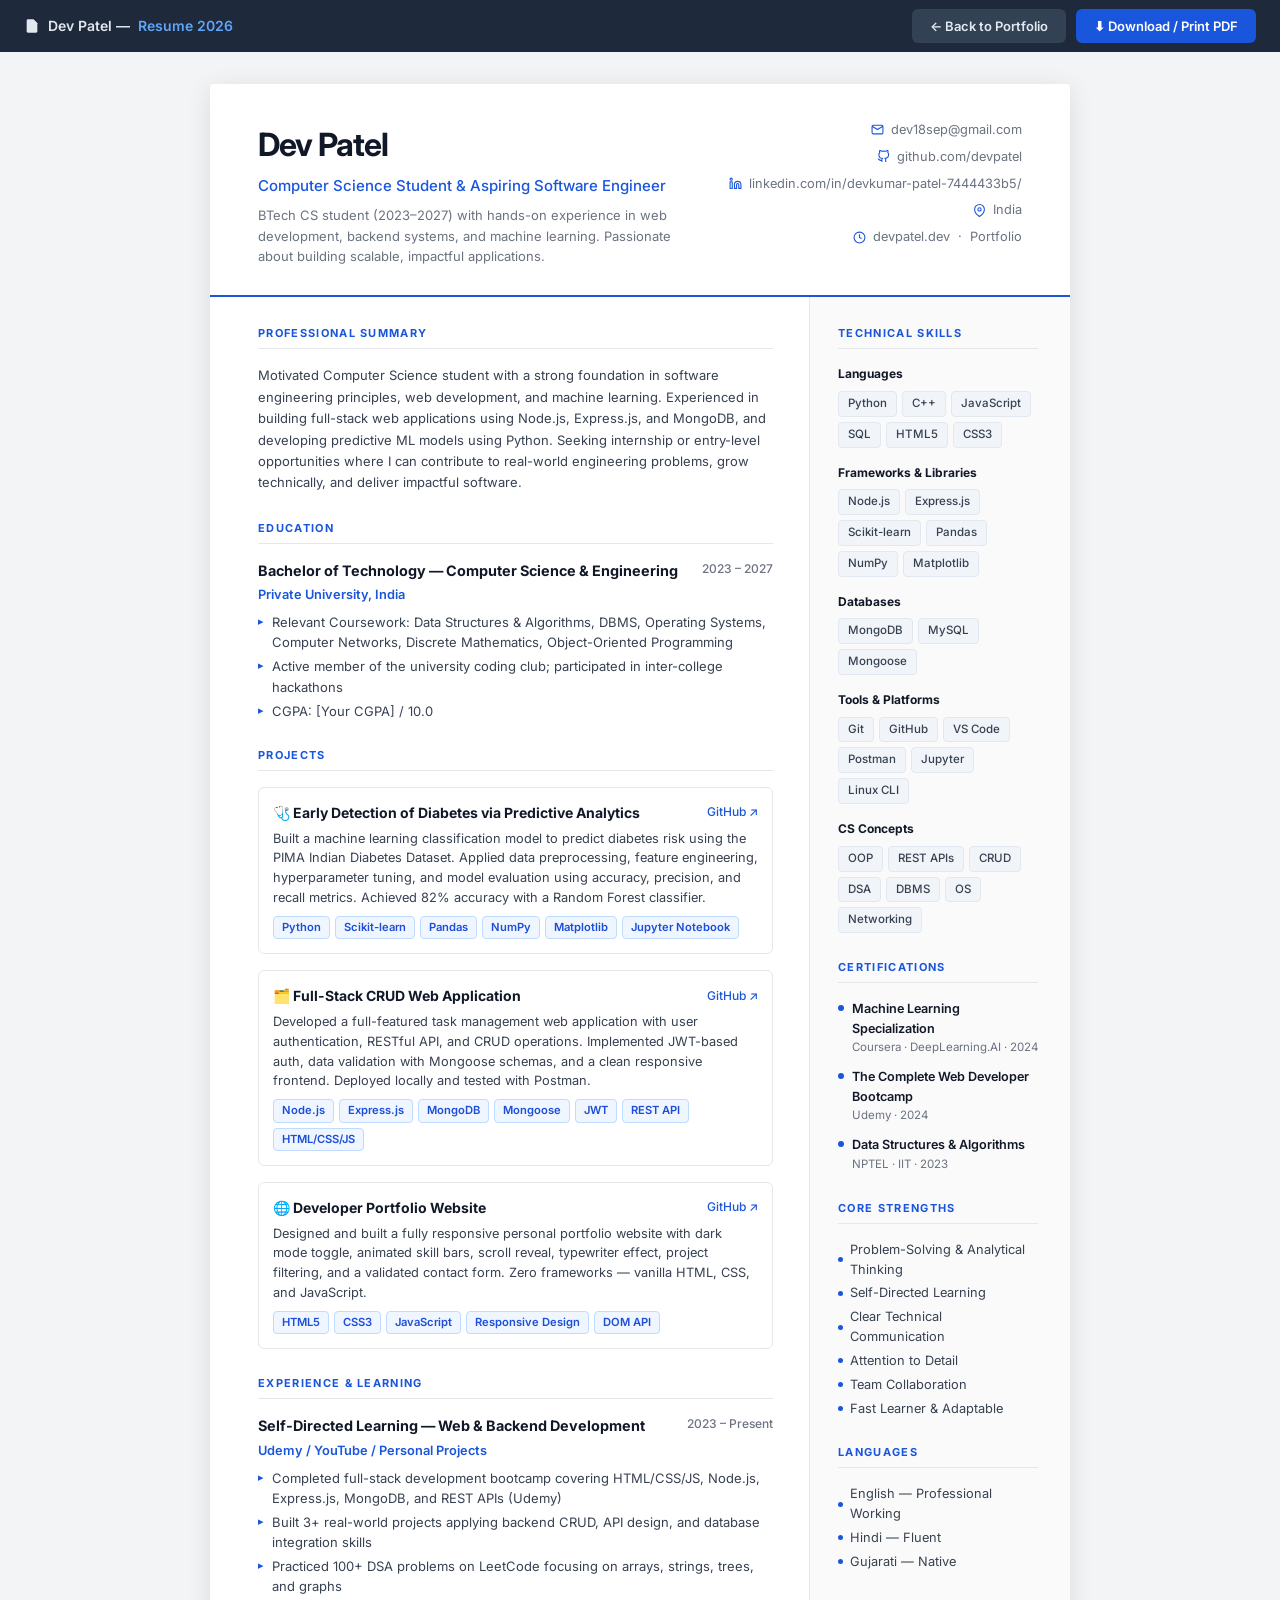
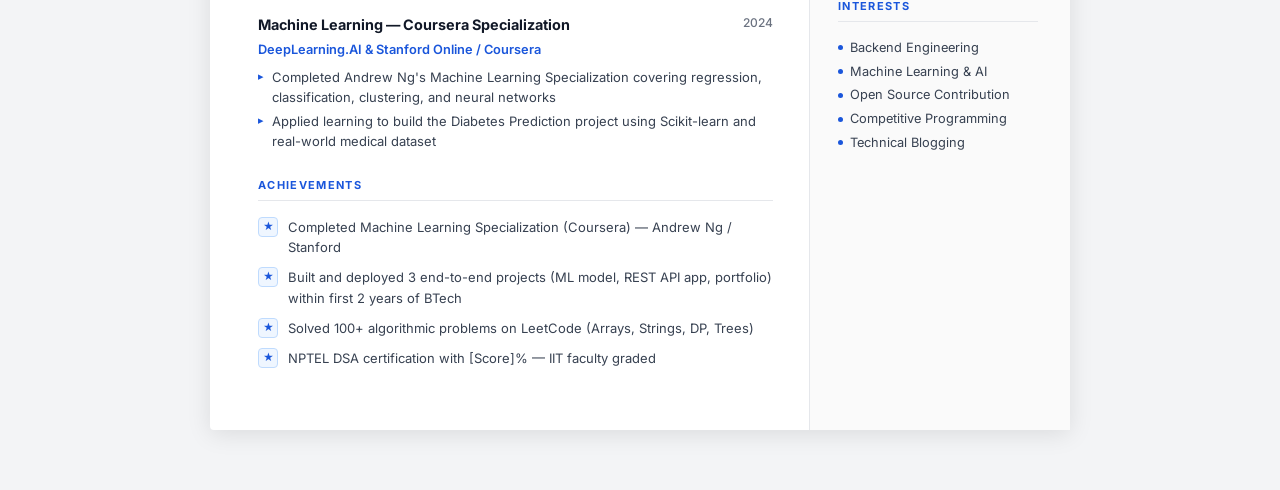
==== resume.html @ fe588bd3 "Module 01 Updated" ====
<!DOCTYPE html>
<html lang="en">

<head>
    <meta charset="UTF-8" />
    <meta name="viewport" content="width=device-width, initial-scale=1.0" />
    <title>Dev Patel — Resume</title>
    <link rel="preconnect" href="https://fonts.googleapis.com" />
    <link href="https://fonts.googleapis.com/css2?family=Inter:wght@300;400;500;600;700&display=swap"
        rel="stylesheet" />
    <style>
        /* ================================
       RESUME — Dev Patel
       ATS-friendly + print-ready
    ================================ */
        *,
        *::before,
        *::after {
            box-sizing: border-box;
            margin: 0;
            padding: 0;
        }

        :root {
            --accent: #1a56db;
            --text: #111827;
            --muted: #6b7280;
            --border: #e5e7eb;
            --bg: #ffffff;
            --tag-bg: #eff6ff;
            --tag-color: #1d4ed8;
        }

        body {
            font-family: 'Inter', -apple-system, BlinkMacSystemFont, sans-serif;
            background: #f3f4f6;
            color: var(--text);
            font-size: 14px;
            line-height: 1.55;
        }

        /* ================================
       SCREEN TOOLBAR (hidden on print)
    ================================ */
        .toolbar {
            position: fixed;
            top: 0;
            left: 0;
            right: 0;
            height: 52px;
            background: #1e293b;
            display: flex;
            align-items: center;
            justify-content: space-between;
            padding: 0 24px;
            z-index: 100;
            gap: 12px;
        }

        .toolbar-brand {
            color: #e2e8f0;
            font-size: 0.875rem;
            font-weight: 600;
            display: flex;
            align-items: center;
            gap: 8px;
        }

        .toolbar-brand span {
            color: #60a5fa;
        }

        .toolbar-actions {
            display: flex;
            gap: 10px;
        }

        .btn-print,
        .btn-back {
            display: inline-flex;
            align-items: center;
            gap: 7px;
            padding: 7px 18px;
            border-radius: 6px;
            font-size: 0.8125rem;
            font-weight: 600;
            cursor: pointer;
            border: none;
            font-family: inherit;
            text-decoration: none;
            transition: all 0.15s ease;
        }

        .btn-print {
            background: var(--accent);
            color: #fff;
        }

        .btn-print:hover {
            background: #1e40af;
        }

        .btn-back {
            background: #334155;
            color: #e2e8f0;
        }

        .btn-back:hover {
            background: #475569;
        }

        /* ================================
       PAGE WRAPPER
    ================================ */
        .page-wrapper {
            margin-top: 52px;
            padding: 32px 20px 60px;
            display: flex;
            justify-content: center;
        }

        /* ================================
       RESUME PAPER
    ================================ */
        .resume {
            width: 100%;
            max-width: 860px;
            background: var(--bg);
            box-shadow: 0 4px 24px rgba(0, 0, 0, 0.1);
            border-radius: 4px;
        }

        /* ================================
       HEADER
    ================================ */
        .resume-header {
            padding: 36px 48px 28px;
            border-bottom: 2px solid var(--accent);
            display: flex;
            align-items: flex-start;
            justify-content: space-between;
            gap: 24px;
        }

        .header-left h1 {
            font-size: 2rem;
            font-weight: 700;
            letter-spacing: -0.03em;
            color: var(--text);
            margin-bottom: 4px;
        }

        .header-left .headline {
            font-size: 0.9375rem;
            font-weight: 500;
            color: var(--accent);
            margin-bottom: 8px;
        }

        .header-left .tagline {
            font-size: 0.8125rem;
            color: var(--muted);
            max-width: 420px;
            line-height: 1.6;
        }

        .header-right {
            display: flex;
            flex-direction: column;
            gap: 7px;
            align-items: flex-end;
            flex-shrink: 0;
            min-width: 210px;
        }

        .contact-item {
            display: flex;
            align-items: center;
            gap: 7px;
            font-size: 0.8rem;
            color: var(--muted);
        }

        .contact-item svg {
            width: 13px;
            height: 13px;
            flex-shrink: 0;
            color: var(--accent);
        }

        .contact-item a {
            color: var(--muted);
            text-decoration: none;
        }

        .contact-item a:hover {
            color: var(--accent);
            text-decoration: underline;
        }

        /* ================================
       BODY
    ================================ */
        .resume-body {
            display: grid;
            grid-template-columns: 1fr 260px;
            gap: 0;
        }

        /* ================================
       MAIN COLUMN (LEFT)
    ================================ */
        .main-col {
            padding: 28px 36px 36px 48px;
            border-right: 1px solid var(--border);
        }

        /* ================================
       SIDE COLUMN (RIGHT)
    ================================ */
        .side-col {
            padding: 28px 32px 36px 28px;
            background: #fafafa;
        }

        /* ================================
       SECTIONS
    ================================ */
        .section {
            margin-bottom: 26px;
        }

        .section-title {
            font-size: 0.6875rem;
            font-weight: 700;
            letter-spacing: 0.12em;
            text-transform: uppercase;
            color: var(--accent);
            border-bottom: 1.5px solid var(--border);
            padding-bottom: 6px;
            margin-bottom: 16px;
        }

        /* ================================
       EXPERIENCE ENTRY
    ================================ */
        .entry {
            margin-bottom: 18px;
        }

        .entry:last-child {
            margin-bottom: 0;
        }

        .entry-header {
            display: flex;
            align-items: flex-start;
            justify-content: space-between;
            gap: 12px;
            margin-bottom: 3px;
        }

        .entry-title {
            font-size: 0.9rem;
            font-weight: 700;
            color: var(--text);
        }

        .entry-date {
            font-size: 0.75rem;
            color: var(--muted);
            white-space: nowrap;
            flex-shrink: 0;
            font-weight: 500;
        }

        .entry-org {
            font-size: 0.8rem;
            color: var(--accent);
            font-weight: 600;
            margin-bottom: 7px;
        }

        .entry-desc {
            list-style: none;
            display: flex;
            flex-direction: column;
            gap: 4px;
        }

        .entry-desc li {
            font-size: 0.8125rem;
            color: #374151;
            padding-left: 14px;
            position: relative;
            line-height: 1.55;
        }

        .entry-desc li::before {
            content: '▸';
            position: absolute;
            left: 0;
            color: var(--accent);
            font-size: 0.7rem;
            top: 1px;
        }

        /* ================================
       PROJECT ENTRY
    ================================ */
        .project-entry {
            margin-bottom: 16px;
            padding: 14px;
            border: 1px solid var(--border);
            border-radius: 6px;
            transition: border-color 0.15s;
        }

        .project-entry:hover {
            border-color: #c7d7f5;
        }

        .project-entry:last-child {
            margin-bottom: 0;
        }

        .project-header {
            display: flex;
            align-items: center;
            justify-content: space-between;
            gap: 8px;
            margin-bottom: 5px;
        }

        .project-name {
            font-size: 0.875rem;
            font-weight: 700;
            color: var(--text);
        }

        .project-link {
            font-size: 0.75rem;
            color: var(--accent);
            text-decoration: none;
            font-weight: 500;
        }

        .project-link:hover {
            text-decoration: underline;
        }

        .project-desc {
            font-size: 0.8rem;
            color: #374151;
            margin-bottom: 8px;
            line-height: 1.55;
        }

        .project-tech {
            display: flex;
            flex-wrap: wrap;
            gap: 5px;
        }

        .tech-tag {
            display: inline-block;
            padding: 2px 8px;
            background: var(--tag-bg);
            color: var(--tag-color);
            border: 1px solid #bfdbfe;
            border-radius: 4px;
            font-size: 0.7rem;
            font-weight: 600;
        }

        /* ================================
       SKILLS (Side)
    ================================ */
        .skill-group {
            margin-bottom: 16px;
        }

        .skill-group:last-child {
            margin-bottom: 0;
        }

        .skill-group-title {
            font-size: 0.75rem;
            font-weight: 700;
            color: var(--text);
            margin-bottom: 7px;
        }

        .skill-tags {
            display: flex;
            flex-wrap: wrap;
            gap: 5px;
        }

        .skill-pill {
            display: inline-block;
            padding: 3px 9px;
            background: #f1f5f9;
            border: 1px solid #e2e8f0;
            border-radius: 4px;
            font-size: 0.72rem;
            font-weight: 500;
            color: #374151;
        }

        /* ================================
       EDUCATION (Side)
    ================================ */
        .edu-entry {
            margin-bottom: 14px;
        }

        .edu-degree {
            font-size: 0.84rem;
            font-weight: 700;
            color: var(--text);
            margin-bottom: 2px;
        }

        .edu-school {
            font-size: 0.78rem;
            color: var(--accent);
            font-weight: 600;
            margin-bottom: 2px;
        }

        .edu-detail {
            font-size: 0.75rem;
            color: var(--muted);
        }

        /* ================================
       CERTIFICATIONS (Side)
    ================================ */
        .cert-item {
            display: flex;
            align-items: flex-start;
            gap: 8px;
            margin-bottom: 10px;
        }

        .cert-item:last-child {
            margin-bottom: 0;
        }

        .cert-dot {
            width: 6px;
            height: 6px;
            background: var(--accent);
            border-radius: 50%;
            flex-shrink: 0;
            margin-top: 6px;
        }

        .cert-name {
            font-size: 0.79rem;
            font-weight: 600;
            color: var(--text);
            margin-bottom: 1px;
        }

        .cert-platform {
            font-size: 0.72rem;
            color: var(--muted);
        }

        /* ================================
       LANGUAGES & INTERESTS
    ================================ */
        .list-items {
            display: flex;
            flex-direction: column;
            gap: 4px;
        }

        .list-item {
            font-size: 0.8rem;
            color: #374151;
            display: flex;
            align-items: center;
            gap: 7px;
        }

        .list-item::before {
            content: '';
            width: 5px;
            height: 5px;
            background: var(--accent);
            border-radius: 50%;
            flex-shrink: 0;
        }

        /* ================================
       SUMMARY
    ================================ */
        .summary-text {
            font-size: 0.8125rem;
            color: #374151;
            line-height: 1.65;
        }

        /* ================================
       ACHIEVEMENTS
    ================================ */
        .achievement-item {
            display: flex;
            align-items: flex-start;
            gap: 10px;
            margin-bottom: 10px;
            font-size: 0.8125rem;
            color: #374151;
            line-height: 1.55;
        }

        .achievement-item:last-child {
            margin-bottom: 0;
        }

        .ach-icon {
            width: 20px;
            height: 20px;
            background: var(--tag-bg);
            border: 1px solid #bfdbfe;
            border-radius: 4px;
            display: flex;
            align-items: center;
            justify-content: center;
            flex-shrink: 0;
            font-size: 0.65rem;
            color: var(--accent);
            font-weight: 800;
            margin-top: 0px;
        }

        /* ================================
       PRINT STYLES
    ================================ */
        @media print {
            body {
                background: white;
                font-size: 12.5px;
            }

            .toolbar {
                display: none;
            }

            .page-wrapper {
                margin-top: 0;
                padding: 0;
            }

            .resume {
                box-shadow: none;
                border-radius: 0;
                max-width: 100%;
            }

            .project-entry:hover {
                border-color: var(--border);
            }

            a {
                color: inherit !important;
            }

            @page {
                margin: 14mm 14mm 14mm 14mm;
                size: A4;
            }
        }

        /* ================================
       RESPONSIVE
    ================================ */
        @media (max-width: 720px) {
            .resume-header {
                flex-direction: column;
                padding: 24px;
            }

            .header-right {
                align-items: flex-start;
            }

            .resume-body {
                grid-template-columns: 1fr;
            }

            .main-col {
                padding: 20px 24px;
                border-right: none;
                border-bottom: 1px solid var(--border);
            }

            .side-col {
                padding: 20px 24px;
            }

            .toolbar {
                padding: 0 14px;
            }
        }
    </style>
</head>

<body>

    <!-- ========================
       SCREEN TOOLBAR
  ======================== -->
    <div class="toolbar">
        <div class="toolbar-brand">
            <svg xmlns="http://www.w3.org/2000/svg" width="16" height="16" fill="currentColor" viewBox="0 0 24 24">
                <path d="M14 2H6a2 2 0 0 0-2 2v16a2 2 0 0 0 2 2h12a2 2 0 0 0 2-2V8z" />
                <polyline points="14 2 14 8 20 8" />
            </svg>
            Dev Patel &mdash; <span>Resume 2026</span>
        </div>
        <div class="toolbar-actions">
            <a href="index.html" class="btn-back">← Back to Portfolio</a>
            <button class="btn-print" onclick="window.print()">⬇ Download / Print PDF</button>
        </div>
    </div>

    <div class="page-wrapper">
        <div class="resume">

            <!-- ========================
           HEADER
      ======================== -->
            <header class="resume-header">
                <div class="header-left">
                    <h1>Dev Patel</h1>
                    <div class="headline">Computer Science Student &amp; Aspiring Software Engineer</div>
                    <div class="tagline">
                        BTech CS student (2023–2027) with hands-on experience in web development, backend systems, and
                        machine learning. Passionate about building scalable, impactful applications.
                    </div>
                </div>
                <div class="header-right">
                    <div class="contact-item">
                        <svg xmlns="http://www.w3.org/2000/svg" viewBox="0 0 24 24" fill="none" stroke="currentColor"
                            stroke-width="2">
                            <path d="M4 4h16c1.1 0 2 .9 2 2v12c0 1.1-.9 2-2 2H4c-1.1 0-2-.9-2-2V6c0-1.1.9-2 2-2z" />
                            <polyline points="22,6 12,12 2,6" />
                        </svg>
                        <a href="mailto:dev18sep@gmail.com">dev18sep@gmail.com</a>
                    </div>
                    <div class="contact-item">
                        <svg xmlns="http://www.w3.org/2000/svg" viewBox="0 0 24 24" fill="none" stroke="currentColor"
                            stroke-width="2">
                            <path
                                d="M9 19c-5 1.5-5-2.5-7-3m14 6v-3.87a3.37 3.37 0 0 0-.94-2.61c3.14-.35 6.44-1.54 6.44-7A5.44 5.44 0 0 0 20 4.77 5.07 5.07 0 0 0 19.91 1S18.73.65 16 2.48a13.38 13.38 0 0 0-7 0C6.27.65 5.09 1 5.09 1A5.07 5.07 0 0 0 5 4.77a5.44 5.44 0 0 0-1.5 3.78c0 5.42 3.3 6.61 6.44 7A3.37 3.37 0 0 0 9 18.13V22" />
                        </svg>
                        <a href="https://github.com/dev18sep-del" target="_blank">github.com/devpatel</a>
                    </div>
                    <div class="contact-item">
                        <svg xmlns="http://www.w3.org/2000/svg" viewBox="0 0 24 24" fill="none" stroke="currentColor"
                            stroke-width="2">
                            <path d="M16 8a6 6 0 0 1 6 6v7h-4v-7a2 2 0 0 0-2-2 2 2 0 0 0-2 2v7h-4v-7a6 6 0 0 1 6-6z" />
                            <rect x="2" y="9" width="4" height="12" />
                            <circle cx="4" cy="4" r="2" />
                        </svg>
                        <a href="https://www.linkedin.com/in/devkumar-patel-7444433b5/"
                            target="_blank">linkedin.com/in/devkumar-patel-7444433b5/</a>
                    </div>
                    <div class="contact-item">
                        <svg xmlns="http://www.w3.org/2000/svg" viewBox="0 0 24 24" fill="none" stroke="currentColor"
                            stroke-width="2">
                            <path d="M21 10c0 7-9 13-9 13s-9-6-9-13a9 9 0 0 1 18 0z" />
                            <circle cx="12" cy="10" r="3" />
                        </svg>
                        India
                    </div>
                    <div class="contact-item">
                        <svg xmlns="http://www.w3.org/2000/svg" viewBox="0 0 24 24" fill="none" stroke="currentColor"
                            stroke-width="2">
                            <circle cx="12" cy="12" r="10" />
                            <polyline points="12 6 12 12 16 14" />
                        </svg>
                        devpatel.dev &nbsp;·&nbsp; Portfolio
                    </div>
                </div>
            </header>

            <!-- ========================
           RESUME BODY
      ======================== -->
            <div class="resume-body">

                <!-- ========================
             MAIN COLUMN (LEFT)
        ======================== -->
                <div class="main-col">

                    <!-- Professional Summary -->
                    <div class="section">
                        <div class="section-title">Professional Summary</div>
                        <p class="summary-text">
                            Motivated Computer Science student with a strong foundation in software engineering
                            principles, web development, and machine learning. Experienced in building full-stack web
                            applications using Node.js, Express.js, and MongoDB, and developing predictive ML models
                            using Python. Seeking internship or entry-level opportunities where I can contribute to
                            real-world engineering problems, grow technically, and deliver impactful software.
                        </p>
                    </div>

                    <!-- Education -->
                    <div class="section">
                        <div class="section-title">Education</div>
                        <div class="entry">
                            <div class="entry-header">
                                <div class="entry-title">Bachelor of Technology — Computer Science &amp; Engineering
                                </div>
                                <div class="entry-date">2023 – 2027</div>
                            </div>
                            <div class="entry-org">Private University, India</div>
                            <ul class="entry-desc">
                                <li>Relevant Coursework: Data Structures &amp; Algorithms, DBMS, Operating Systems,
                                    Computer Networks, Discrete Mathematics, Object-Oriented Programming</li>
                                <li>Active member of the university coding club; participated in inter-college
                                    hackathons</li>
                                <li>CGPA: [Your CGPA] / 10.0</li>
                            </ul>
                        </div>
                    </div>

                    <!-- Projects -->
                    <div class="section">
                        <div class="section-title">Projects</div>

                        <div class="project-entry">
                            <div class="project-header">
                                <div class="project-name">🩺 Early Detection of Diabetes via Predictive Analytics</div>
                                <a href="https://github.com/dev18sep-del/diabetes-prediction" class="project-link"
                                    target="_blank">GitHub ↗</a>
                            </div>
                            <div class="project-desc">
                                Built a machine learning classification model to predict diabetes risk using the PIMA
                                Indian Diabetes Dataset. Applied data preprocessing, feature engineering, hyperparameter
                                tuning, and model evaluation using accuracy, precision, and recall metrics. Achieved 82%
                                accuracy with a Random Forest classifier.
                            </div>
                            <div class="project-tech">
                                <span class="tech-tag">Python</span>
                                <span class="tech-tag">Scikit-learn</span>
                                <span class="tech-tag">Pandas</span>
                                <span class="tech-tag">NumPy</span>
                                <span class="tech-tag">Matplotlib</span>
                                <span class="tech-tag">Jupyter Notebook</span>
                            </div>
                        </div>

                        <div class="project-entry">
                            <div class="project-header">
                                <div class="project-name">🗂️ Full-Stack CRUD Web Application</div>
                                <a href="https://github.com/dev18sep-del/crud-app" class="project-link"
                                    target="_blank">GitHub ↗</a>
                            </div>
                            <div class="project-desc">
                                Developed a full-featured task management web application with user authentication,
                                RESTful API, and CRUD operations. Implemented JWT-based auth, data validation with
                                Mongoose schemas, and a clean responsive frontend. Deployed locally and tested with
                                Postman.
                            </div>
                            <div class="project-tech">
                                <span class="tech-tag">Node.js</span>
                                <span class="tech-tag">Express.js</span>
                                <span class="tech-tag">MongoDB</span>
                                <span class="tech-tag">Mongoose</span>
                                <span class="tech-tag">JWT</span>
                                <span class="tech-tag">REST API</span>
                                <span class="tech-tag">HTML/CSS/JS</span>
                            </div>
                        </div>

                        <div class="project-entry">
                            <div class="project-header">
                                <div class="project-name">🌐 Developer Portfolio Website</div>
                                <a href="https://github.com/dev18sep-del/portfolio" class="project-link"
                                    target="_blank">GitHub ↗</a>
                            </div>
                            <div class="project-desc">
                                Designed and built a fully responsive personal portfolio website with dark mode toggle,
                                animated skill bars, scroll reveal, typewriter effect, project filtering, and a
                                validated contact form. Zero frameworks — vanilla HTML, CSS, and JavaScript.
                            </div>
                            <div class="project-tech">
                                <span class="tech-tag">HTML5</span>
                                <span class="tech-tag">CSS3</span>
                                <span class="tech-tag">JavaScript</span>
                                <span class="tech-tag">Responsive Design</span>
                                <span class="tech-tag">DOM API</span>
                            </div>
                        </div>
                    </div>

                    <!-- Experience / Internships -->
                    <div class="section">
                        <div class="section-title">Experience &amp; Learning</div>
                        <div class="entry">
                            <div class="entry-header">
                                <div class="entry-title">Self-Directed Learning — Web &amp; Backend Development</div>
                                <div class="entry-date">2023 – Present</div>
                            </div>
                            <div class="entry-org">Udemy / YouTube / Personal Projects</div>
                            <ul class="entry-desc">
                                <li>Completed full-stack development bootcamp covering HTML/CSS/JS, Node.js, Express.js,
                                    MongoDB, and REST APIs (Udemy)</li>
                                <li>Built 3+ real-world projects applying backend CRUD, API design, and database
                                    integration skills</li>
                                <li>Practiced 100+ DSA problems on LeetCode focusing on arrays, strings, trees, and
                                    graphs</li>
                            </ul>
                        </div>
                        <div class="entry">
                            <div class="entry-header">
                                <div class="entry-title">Machine Learning — Coursera Specialization</div>
                                <div class="entry-date">2024</div>
                            </div>
                            <div class="entry-org">DeepLearning.AI &amp; Stanford Online / Coursera</div>
                            <ul class="entry-desc">
                                <li>Completed Andrew Ng's Machine Learning Specialization covering regression,
                                    classification, clustering, and neural networks</li>
                                <li>Applied learning to build the Diabetes Prediction project using Scikit-learn and
                                    real-world medical dataset</li>
                            </ul>
                        </div>
                    </div>

                    <!-- Achievements -->
                    <div class="section">
                        <div class="section-title">Achievements</div>
                        <div class="achievement-item">
                            <div class="ach-icon">★</div>
                            Completed Machine Learning Specialization (Coursera) — Andrew Ng / Stanford
                        </div>
                        <div class="achievement-item">
                            <div class="ach-icon">★</div>
                            Built and deployed 3 end-to-end projects (ML model, REST API app, portfolio) within first 2
                            years of BTech
                        </div>
                        <div class="achievement-item">
                            <div class="ach-icon">★</div>
                            Solved 100+ algorithmic problems on LeetCode (Arrays, Strings, DP, Trees)
                        </div>
                        <div class="achievement-item">
                            <div class="ach-icon">★</div>
                            NPTEL DSA certification with [Score]% — IIT faculty graded
                        </div>
                    </div>

                </div>

                <!-- ========================
             SIDE COLUMN (RIGHT)
        ======================== -->
                <div class="side-col">

                    <!-- Technical Skills -->
                    <div class="section">
                        <div class="section-title">Technical Skills</div>

                        <div class="skill-group">
                            <div class="skill-group-title">Languages</div>
                            <div class="skill-tags">
                                <span class="skill-pill">Python</span>
                                <span class="skill-pill">C++</span>
                                <span class="skill-pill">JavaScript</span>
                                <span class="skill-pill">SQL</span>
                                <span class="skill-pill">HTML5</span>
                                <span class="skill-pill">CSS3</span>
                            </div>
                        </div>

                        <div class="skill-group">
                            <div class="skill-group-title">Frameworks &amp; Libraries</div>
                            <div class="skill-tags">
                                <span class="skill-pill">Node.js</span>
                                <span class="skill-pill">Express.js</span>
                                <span class="skill-pill">Scikit-learn</span>
                                <span class="skill-pill">Pandas</span>
                                <span class="skill-pill">NumPy</span>
                                <span class="skill-pill">Matplotlib</span>
                            </div>
                        </div>

                        <div class="skill-group">
                            <div class="skill-group-title">Databases</div>
                            <div class="skill-tags">
                                <span class="skill-pill">MongoDB</span>
                                <span class="skill-pill">MySQL</span>
                                <span class="skill-pill">Mongoose</span>
                            </div>
                        </div>

                        <div class="skill-group">
                            <div class="skill-group-title">Tools &amp; Platforms</div>
                            <div class="skill-tags">
                                <span class="skill-pill">Git</span>
                                <span class="skill-pill">GitHub</span>
                                <span class="skill-pill">VS Code</span>
                                <span class="skill-pill">Postman</span>
                                <span class="skill-pill">Jupyter</span>
                                <span class="skill-pill">Linux CLI</span>
                            </div>
                        </div>

                        <div class="skill-group">
                            <div class="skill-group-title">CS Concepts</div>
                            <div class="skill-tags">
                                <span class="skill-pill">OOP</span>
                                <span class="skill-pill">REST APIs</span>
                                <span class="skill-pill">CRUD</span>
                                <span class="skill-pill">DSA</span>
                                <span class="skill-pill">DBMS</span>
                                <span class="skill-pill">OS</span>
                                <span class="skill-pill">Networking</span>
                            </div>
                        </div>
                    </div>

                    <!-- Certifications -->
                    <div class="section">
                        <div class="section-title">Certifications</div>

                        <div class="cert-item">
                            <div class="cert-dot"></div>
                            <div>
                                <div class="cert-name">Machine Learning Specialization</div>
                                <div class="cert-platform">Coursera · DeepLearning.AI · 2024</div>
                            </div>
                        </div>
                        <div class="cert-item">
                            <div class="cert-dot"></div>
                            <div>
                                <div class="cert-name">The Complete Web Developer Bootcamp</div>
                                <div class="cert-platform">Udemy · 2024</div>
                            </div>
                        </div>
                        <div class="cert-item">
                            <div class="cert-dot"></div>
                            <div>
                                <div class="cert-name">Data Structures &amp; Algorithms</div>
                                <div class="cert-platform">NPTEL · IIT · 2023</div>
                            </div>
                        </div>
                    </div>

                    <!-- Soft Skills -->
                    <div class="section">
                        <div class="section-title">Core Strengths</div>
                        <div class="list-items">
                            <div class="list-item">Problem-Solving &amp; Analytical Thinking</div>
                            <div class="list-item">Self-Directed Learning</div>
                            <div class="list-item">Clear Technical Communication</div>
                            <div class="list-item">Attention to Detail</div>
                            <div class="list-item">Team Collaboration</div>
                            <div class="list-item">Fast Learner &amp; Adaptable</div>
                        </div>
                    </div>

                    <!-- Languages -->
                    <div class="section">
                        <div class="section-title">Languages</div>
                        <div class="list-items">
                            <div class="list-item">English — Professional Working</div>
                            <div class="list-item">Hindi — Fluent</div>
                            <div class="list-item">Gujarati — Native</div>
                        </div>
                    </div>

                    <!-- Interests -->
                    <div class="section">
                        <div class="section-title">Interests</div>
                        <div class="list-items">
                            <div class="list-item">Backend Engineering</div>
                            <div class="list-item">Machine Learning &amp; AI</div>
                            <div class="list-item">Open Source Contribution</div>
                            <div class="list-item">Competitive Programming</div>
                            <div class="list-item">Technical Blogging</div>
                        </div>
                    </div>

                </div>
            </div><!-- / resume-body -->

        </div><!-- / resume -->
    </div><!-- / page-wrapper -->

</body>

</html>
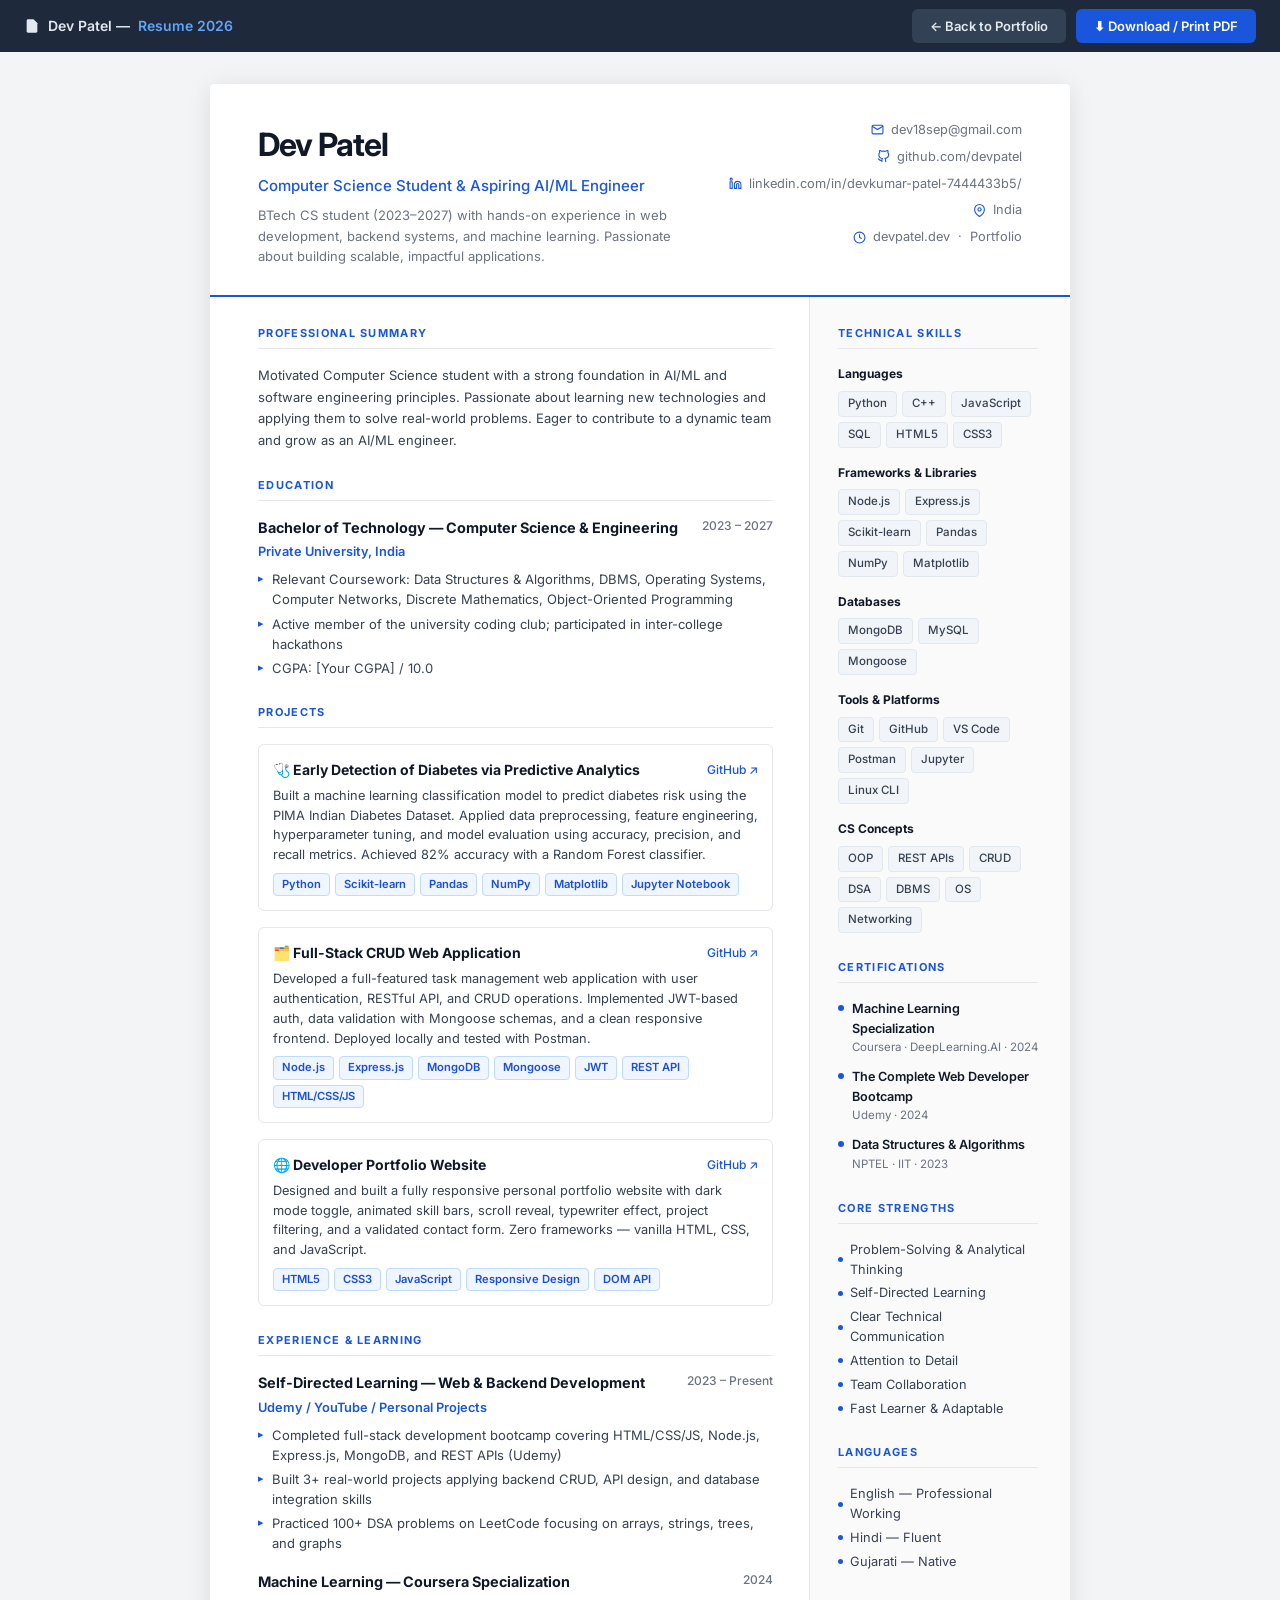
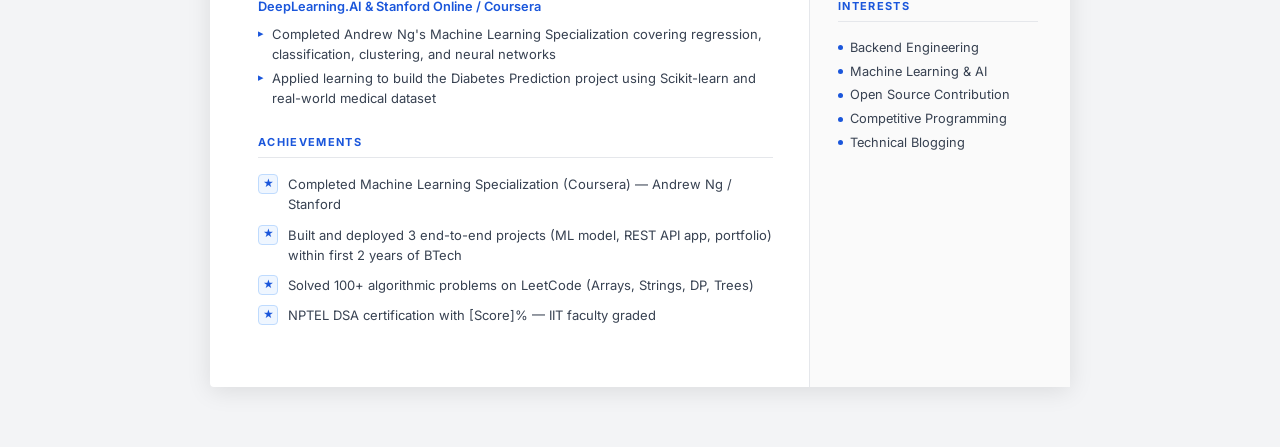
==== commit 52f361ab: "Update role to AI/ML Engineer, add Chatbot project, and remove CRUD app" ====
--- a/resume.html
+++ b/resume.html
@@ -637,7 +637,7 @@
             <header class="resume-header">
                 <div class="header-left">
                     <h1>Dev Patel</h1>
-                    <div class="headline">Computer Science Student &amp; Aspiring Software Engineer</div>
+                    <div class="headline">Computer Science Student &amp; Aspiring AI/ML Engineer</div>
                     <div class="tagline">
                         BTech CS student (2023–2027) with hands-on experience in web development, backend systems, and
                         machine learning. Passionate about building scalable, impactful applications.
@@ -703,11 +703,9 @@
                     <div class="section">
                         <div class="section-title">Professional Summary</div>
                         <p class="summary-text">
-                            Motivated Computer Science student with a strong foundation in software engineering
-                            principles, web development, and machine learning. Experienced in building full-stack web
-                            applications using Node.js, Express.js, and MongoDB, and developing predictive ML models
-                            using Python. Seeking internship or entry-level opportunities where I can contribute to
-                            real-world engineering problems, grow technically, and deliver impactful software.
+                            Motivated Computer Science student with a strong foundation in AI/ML and software engineering
+                            principles. Passionate about learning new technologies and applying them to solve
+                            real-world problems. Eager to contribute to a dynamic team and grow as an AI/ML engineer.
                         </p>
                     </div>
 
